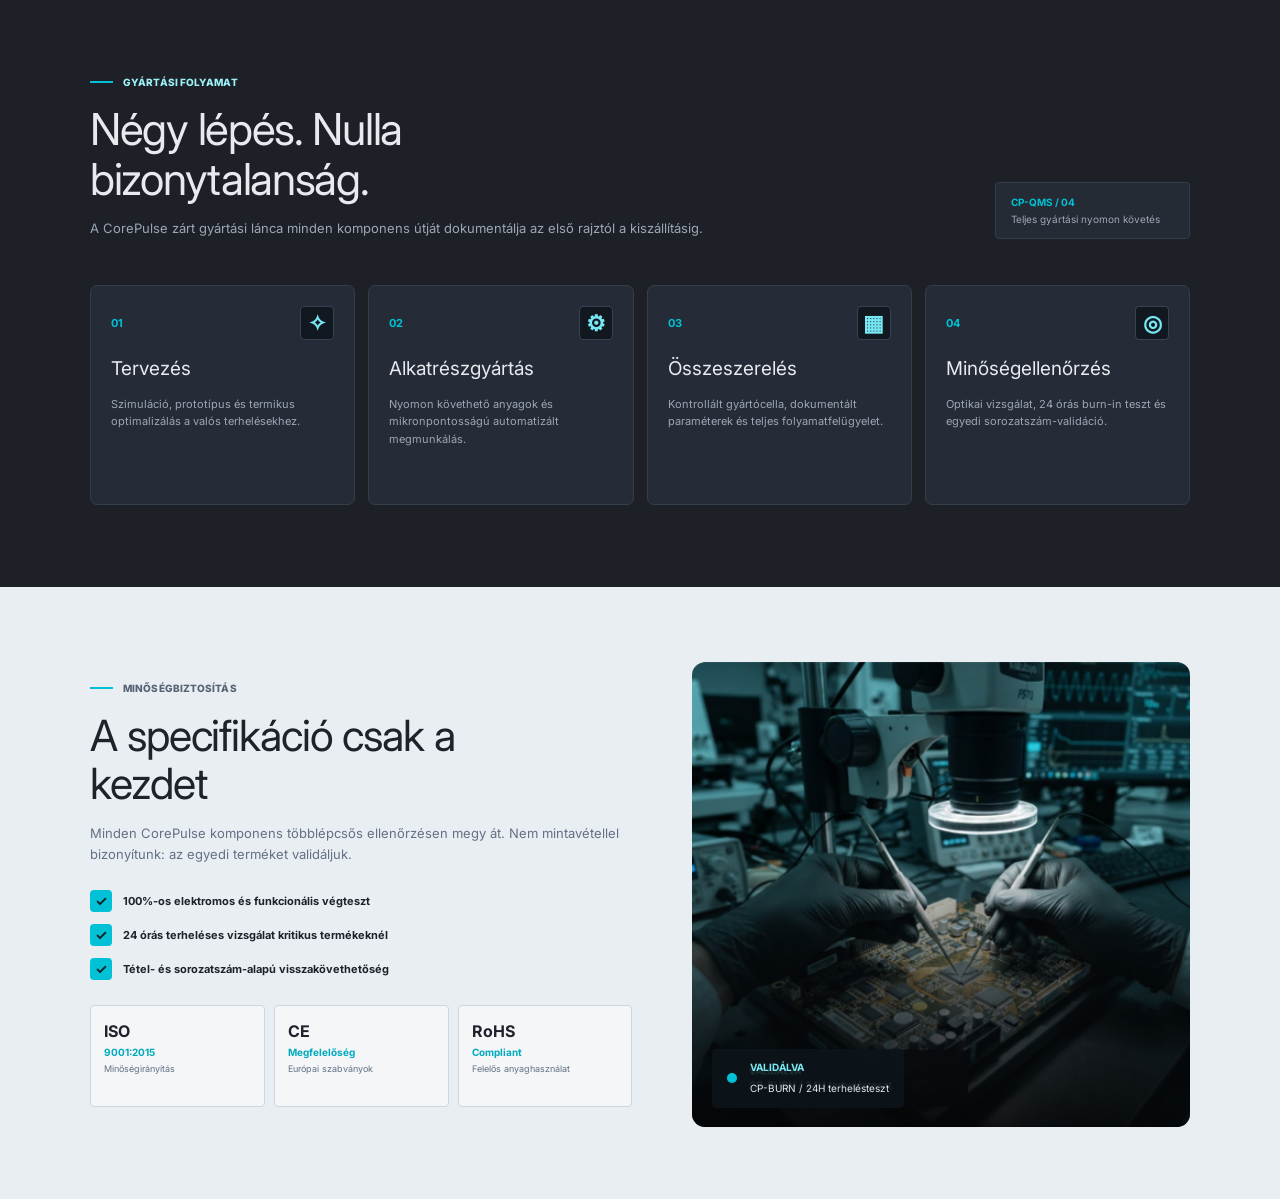
==== gyartasiFolyamat.html @ bcfa03d2 "feltoltes a kesz anyagrol🥰🥰🥰🥰🥰🥰" ====
<!DOCTYPE html>
<html lang="hu">
<head>
  <meta charset="UTF-8">
  <meta name="viewport" content="width=device-width, initial-scale=1.0">
  <title>Gyártási folyamat | CorePulse</title>
  <link rel="preconnect" href="https://fonts.googleapis.com">
  <link rel="preconnect" href="https://fonts.gstatic.com" crossorigin>
  <link href="https://fonts.googleapis.com/css2?family=Inter:wght@400;500;600;700;800&display=swap" rel="stylesheet">
  <link rel="stylesheet" href="gyartasiFolyamat.css">
</head>
<body>
  <main>
    <section class="process-section">
      <div class="container">
        <div class="process-header">
          <div>
            <div class="eyebrow">GYÁRTÁSI FOLYAMAT</div>
            <h1>Négy lépés. Nulla<br>bizonytalanság.</h1>
            <p>A CorePulse zárt gyártási lánca minden komponens útját dokumentálja az első rajztól a kiszállításig.</p>
          </div>
          <div class="tracking"><strong>CP-QMS / 04</strong><span>Teljes gyártási nyomon követés</span></div>
        </div>
        <div class="steps">
          <article class="step"><div class="step-top"><span>01</span><span class="step-icon">✧</span></div><h2>Tervezés</h2><p>Szimuláció, prototípus és termikus optimalizálás a valós terhelésekhez.</p></article>
          <article class="step"><div class="step-top"><span>02</span><span class="step-icon">⚙</span></div><h2>Alkatrészgyártás</h2><p>Nyomon követhető anyagok és mikronpontosságú automatizált megmunkálás.</p></article>
          <article class="step"><div class="step-top"><span>03</span><span class="step-icon">▦</span></div><h2>Összeszerelés</h2><p>Kontrollált gyártócella, dokumentált paraméterek és teljes folyamatfelügyelet.</p></article>
          <article class="step"><div class="step-top"><span>04</span><span class="step-icon">◎</span></div><h2>Minőségellenőrzés</h2><p>Optikai vizsgálat, 24 órás burn-in teszt és egyedi sorozatszám-validáció.</p></article>
        </div>
      </div>
    </section>
    <section class="quality-section">
      <div class="container quality-grid">
        <div class="quality-copy">
          <div class="eyebrow">MINŐSÉGBIZTOSÍTÁS</div>
          <h2>A specifikáció csak a<br>kezdet</h2>
          <p class="quality-intro">Minden CorePulse komponens többlépcsős ellenőrzésen megy át. Nem mintavétellel bizonyítunk: az egyedi terméket validáljuk.</p>
          <ul class="checks">
            <li><span class="check-icon">✓</span>100%-os elektromos és funkcionális végteszt</li>
            <li><span class="check-icon">✓</span>24 órás terheléses vizsgálat kritikus termékeknél</li>
            <li><span class="check-icon">✓</span>Tétel- és sorozatszám-alapú visszakövethetőség</li>
          </ul>
          <div class="certificates">
            <div class="certificate"><strong>ISO</strong><b>9001:2015</b><span>Minőségirányítás</span></div>
            <div class="certificate"><strong>CE</strong><b>Megfelelőség</b><span>Európai szabványok</span></div>
            <div class="certificate"><strong>RoHS</strong><b>Compliant</b><span>Felelős anyaghasználat</span></div>
          </div>
        </div>
        <div class="quality-visual"><img src="minosegellenorzes.png" alt="Elektronikai áramkör ellenőrzése laboratóriumi mikroszkóppal"><div class="image-label"><span class="status-dot"></span><div><strong>VALIDÁLVA</strong><span>CP-BURN / 24H terhelésteszt</span></div></div></div>
      </div>
    </section>
  </main>
</body>
</html>
---- gyartasiFolyamat.css ----
:root{--dark:#1d2127;--card:#252c37;--cyan:#00c1d5;--muted:#9ca6b5;--light:#e9eef3;--ink:#1d222b}*{box-sizing:border-box}html,body{margin:0}body{font-family:Inter,Arial,sans-serif;color:var(--ink)}.container{width:min(100% - 104px,1100px);margin:auto}.process-section{background:var(--dark);color:#e8eaf0;padding:76px 0 82px}.eyebrow{display:flex;align-items:center;gap:10px;font-size:10px;font-weight:800;letter-spacing:.01em}.eyebrow:before{content:"";width:23px;height:2px;background:var(--cyan);display:inline-block}.process-section .eyebrow{color:#9df2f9}.process-header{display:flex;justify-content:space-between;align-items:flex-end;gap:32px}.process-header h1{font-size:clamp(34px,3.8vw,44px);line-height:1.13;font-weight:400;letter-spacing:-1.3px;margin:17px 0 14px}.process-header p{font-size:13px;color:var(--muted);line-height:1.65;margin:0}.tracking{flex-shrink:0;background:#252b35;border:1px solid #343c49;border-radius:4px;padding:13px 15px;min-width:195px;margin-bottom:1px}.tracking strong{display:block;color:var(--cyan);font-size:10px;margin-bottom:5px}.tracking span{display:block;color:#9da7b7;font-size:10px}.steps{display:grid;grid-template-columns:repeat(4,minmax(0,1fr));gap:13px;margin-top:45px}.step{background:var(--card);border:1px solid #343d4a;border-radius:7px;min-height:220px;padding:20px}.step-top{display:flex;justify-content:space-between;align-items:center;color:var(--cyan);font-weight:700;font-size:11px}.step-icon{display:grid;place-items:center;background:#121820;border:1px solid #374252;border-radius:4px;width:34px;height:34px;color:#75e8f4;font-size:22px}.step h2{font-size:19px;font-weight:400;margin:17px 0 16px}.step p{font-size:11px;line-height:1.6;color:var(--muted);margin:0}.quality-section{background:var(--light);padding:75px 0 72px}.quality-grid{display:grid;grid-template-columns:1.09fr 1fr;gap:60px;align-items:center}.quality-copy .eyebrow{color:#566173}.quality-copy h2{font-size:clamp(34px,3.5vw,43px);line-height:1.13;letter-spacing:-1.1px;font-weight:400;margin:17px 0 15px}.quality-intro{font-size:13px;line-height:1.65;color:#647085;margin:0 0 24px}.checks{list-style:none;padding:0;margin:0 0 25px;display:grid;gap:12px}.checks li{font-size:11px;font-weight:700;display:flex;align-items:center;gap:11px}.check-icon{display:grid;place-items:center;width:22px;height:22px;flex-shrink:0;background:var(--cyan);color:#14232a;border-radius:4px;font-size:14px}.certificates{display:grid;grid-template-columns:repeat(3,minmax(0,1fr));gap:9px}.certificate{border:1px solid #cdd6df;border-radius:4px;background:#f4f6f8;min-height:102px;padding:15px 13px}.certificate strong,.certificate b,.certificate span{display:block}.certificate strong{font-size:16px;margin-bottom:5px}.certificate b{font-size:10px;color:#00aabe;margin-bottom:5px}.certificate span{font-size:9px;color:#647085}.quality-visual{position:relative;border-radius:13px;overflow:hidden;height:465px;background:#0b2830}.quality-visual img{display:block;width:100%;height:100%;object-fit:cover}.quality-visual:after{content:"";position:absolute;inset:50% 0 0;background:linear-gradient(transparent,rgba(0,0,0,.7));pointer-events:none}.image-label{position:absolute;z-index:1;bottom:19px;left:20px;display:flex;align-items:center;gap:13px;background:rgba(13,24,31,.7);padding:12px 15px;border-radius:4px;color:#fff}.status-dot{height:10px;width:10px;border-radius:50%;background:var(--cyan)}.image-label strong{display:block;color:#7beaf4;font-size:10px;margin-bottom:3px}.image-label div span{font-size:10px;color:#e3e7ea}@media(max-width:850px){.container{width:min(100% - 48px,1100px)}.steps{grid-template-columns:repeat(2,1fr)}.quality-grid{grid-template-columns:1fr;gap:35px}.quality-visual{height:400px}.process-header{align-items:flex-start;flex-direction:column}.tracking{margin-top:5px}}@media(max-width:520px){.container{width:calc(100% - 36px)}.process-section{padding:55px 0 60px}.steps{grid-template-columns:1fr;margin-top:32px}.step{min-height:165px}.quality-section{padding:55px 0}.quality-copy h2{font-size:34px}.quality-copy h2 br{display:none}.certificates{gap:6px}.certificate{padding:11px 8px;min-height:95px}.certificate strong{font-size:14px}.certificate b{font-size:9px}.certificate span{font-size:8px}.quality-visual{height:330px}}
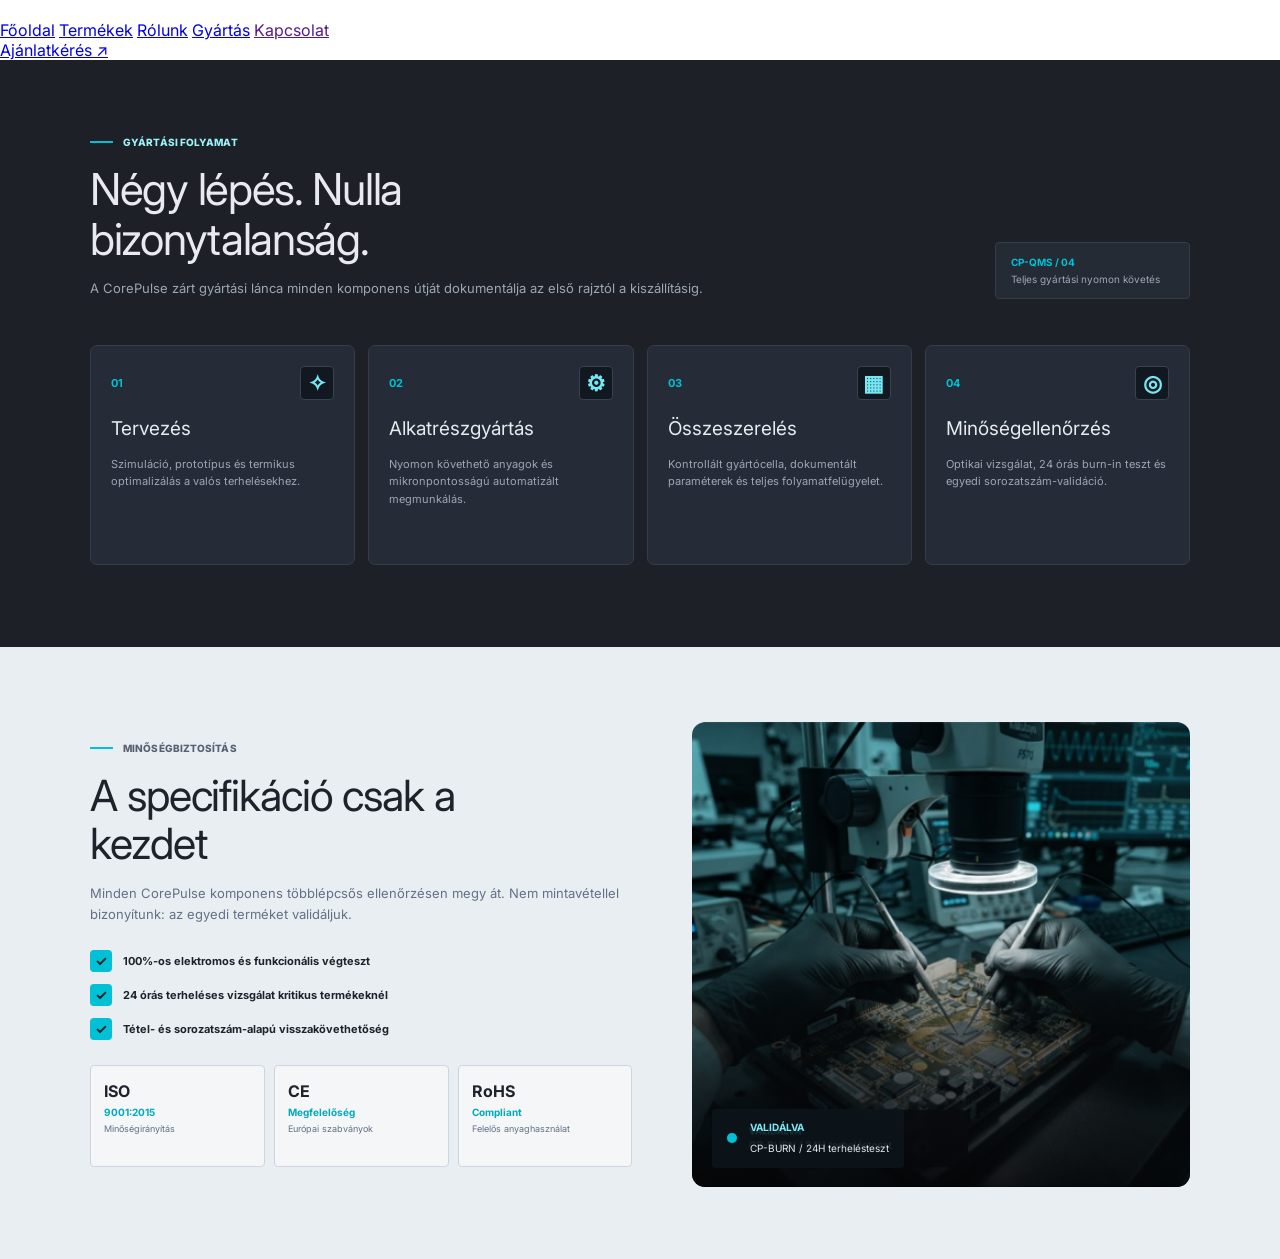
==== commit 70a55480: "Update gyartasiFolyamat.html navbar❤❤❤❤" ====
--- a/gyartasiFolyamat.html
+++ b/gyartasiFolyamat.html
@@ -10,6 +10,20 @@
   <link rel="stylesheet" href="gyartasiFolyamat.css">
 </head>
 <body>
+  <header>
+  <a href="index.html" class="logo" style="text-decoration:none;color:#fff;">
+    <div class="logo-icon"></div>
+    <div>CorePulse<span>ENGINEERED PERFORMANCE</span></div>
+  </a>
+  <nav class="main-nav">
+    <a href="index.html">Főoldal</a>
+    <a href="termekek.html">Termékek</a>
+    <a href="rolunk.html" class="active">Rólunk</a>
+    <a href="gyartasiFolyamat.html">Gyártás</a>
+    <a href="">Kapcsolat</a>
+  </nav>
+  <a class="cta-button" href="ajanlatkeres.html">Ajánlatkérés <span aria-hidden="true">↗</span></a>
+  </header>
   <main>
     <section class="process-section">
       <div class="container">
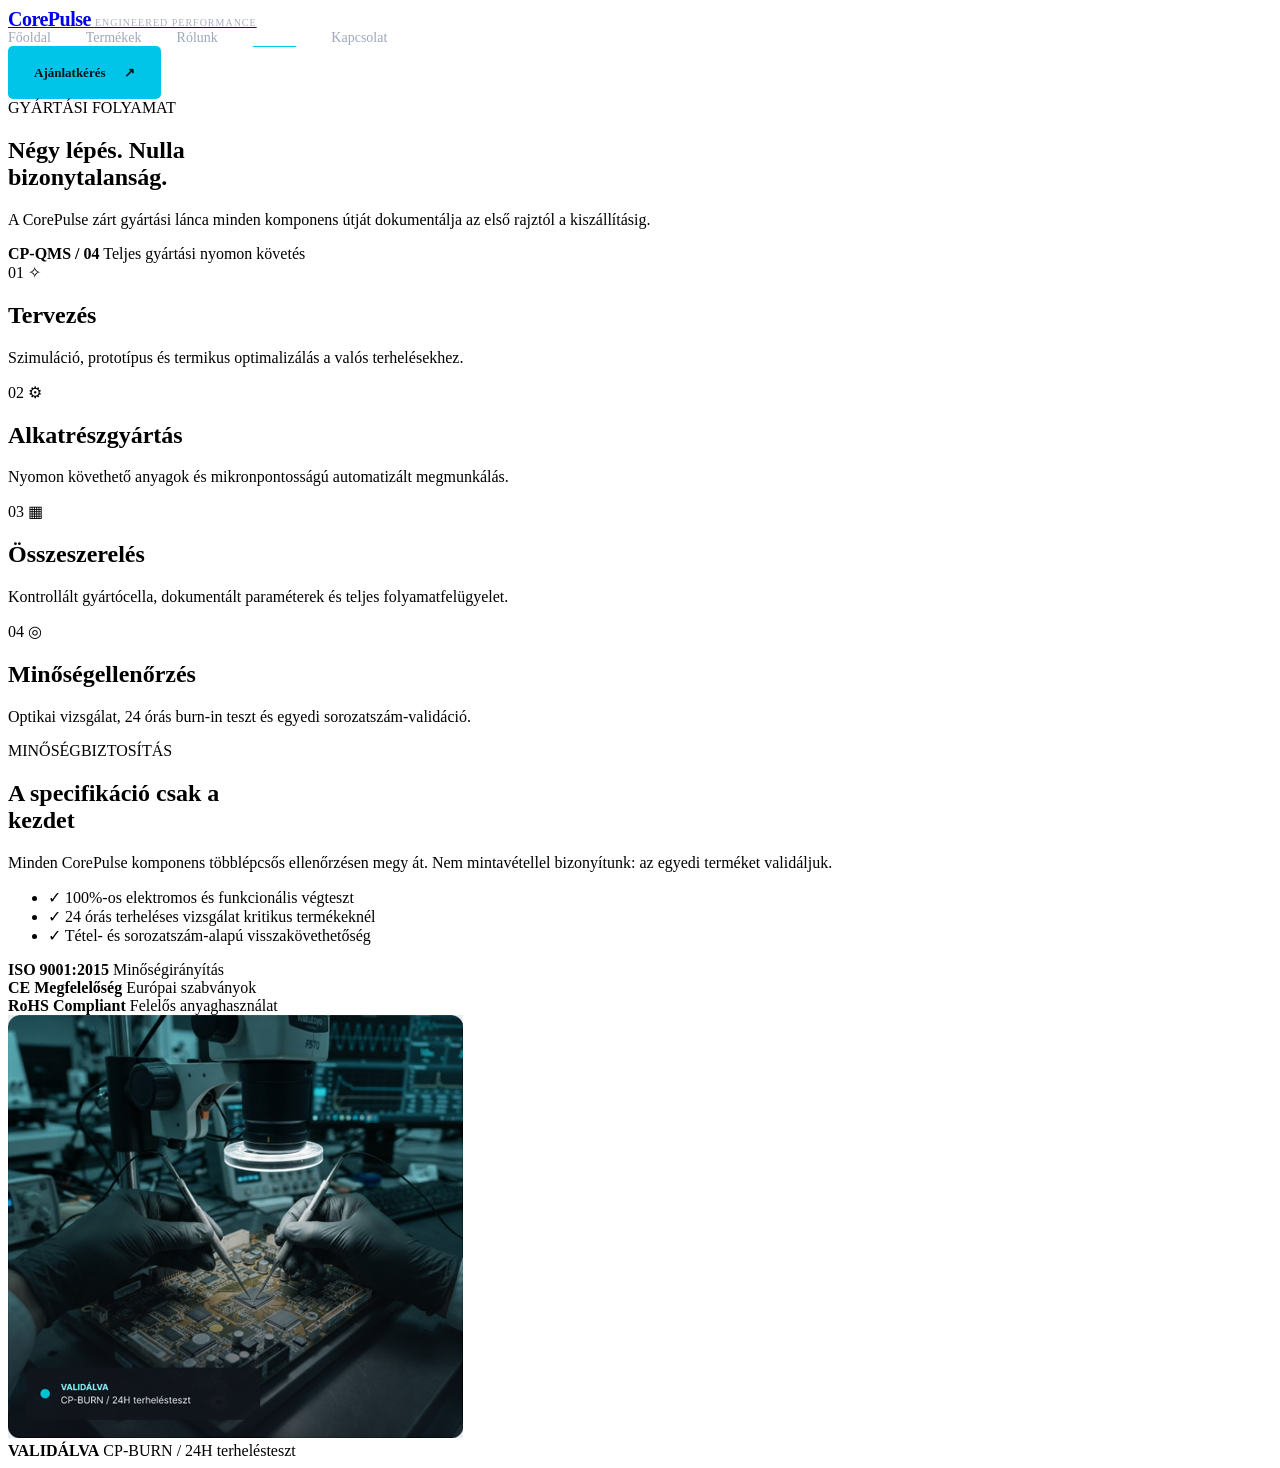
==== commit 1a9e6f80: "Update gyartasiFolyamat.html" ====
--- a/gyartasiFolyamat.html
+++ b/gyartasiFolyamat.html
@@ -1,68 +1,217 @@
+
 <!DOCTYPE html>
 <html lang="hu">
 <head>
   <meta charset="UTF-8">
   <meta name="viewport" content="width=device-width, initial-scale=1.0">
+
   <title>Gyártási folyamat | CorePulse</title>
+
   <link rel="preconnect" href="https://fonts.googleapis.com">
   <link rel="preconnect" href="https://fonts.gstatic.com" crossorigin>
   <link href="https://fonts.googleapis.com/css2?family=Inter:wght@400;500;600;700;800&display=swap" rel="stylesheet">
+
   <link rel="stylesheet" href="gyartasiFolyamat.css">
 </head>
+
 <body>
-  <header>
-  <a href="index.html" class="logo" style="text-decoration:none;color:#fff;">
-    <div class="logo-icon"></div>
-    <div>CorePulse<span>ENGINEERED PERFORMANCE</span></div>
-  </a>
-  <nav class="main-nav">
-    <a href="index.html">Főoldal</a>
-    <a href="termekek.html">Termékek</a>
-    <a href="rolunk.html" class="active">Rólunk</a>
-    <a href="gyartasiFolyamat.html">Gyártás</a>
-    <a href="">Kapcsolat</a>
-  </nav>
-  <a class="cta-button" href="ajanlatkeres.html">Ajánlatkérés <span aria-hidden="true">↗</span></a>
+
+  <header class="site-header">
+    <div class="nav-inner">
+
+      <a class="brand" href="index.html" aria-label="CorePulse főoldal">
+        <span class="brand-mark" aria-hidden="true"></span>
+
+        <span class="brand-copy">
+          <strong>CorePulse</strong>
+          <small>ENGINEERED PERFORMANCE</small>
+        </span>
+      </a>
+
+      <nav class="site-nav" aria-label="Fő navigáció">
+        <a href="index.html">Főoldal</a>
+        <a href="termekek.html">Termékek</a>
+        <a href="rolunk.html">Rólunk</a>
+        <a class="active" href="gyartasiFolyamat.html" aria-current="page">Gyártás</a>
+        <a href="kapcsolat.html">Kapcsolat</a>
+      </nav>
+
+      <a class="quote-button" href="kapcsolat.html">
+        Ajánlatkérés
+        <span aria-hidden="true">↗</span>
+      </a>
+
+    </div>
   </header>
+
   <main>
+
     <section class="process-section">
       <div class="container">
+
         <div class="process-header">
           <div>
             <div class="eyebrow">GYÁRTÁSI FOLYAMAT</div>
-            <h1>Négy lépés. Nulla<br>bizonytalanság.</h1>
-            <p>A CorePulse zárt gyártási lánca minden komponens útját dokumentálja az első rajztól a kiszállításig.</p>
-          </div>
-          <div class="tracking"><strong>CP-QMS / 04</strong><span>Teljes gyártási nyomon követés</span></div>
-        </div>
+
+            <h1>
+              Négy lépés. Nulla<br>
+              bizonytalanság.
+            </h1>
+
+            <p>
+              A CorePulse zárt gyártási lánca minden komponens útját
+              dokumentálja az első rajztól a kiszállításig.
+            </p>
+          </div>
+
+          <div class="tracking">
+            <strong>CP-QMS / 04</strong>
+            <span>Teljes gyártási nyomon követés</span>
+          </div>
+        </div>
+
         <div class="steps">
-          <article class="step"><div class="step-top"><span>01</span><span class="step-icon">✧</span></div><h2>Tervezés</h2><p>Szimuláció, prototípus és termikus optimalizálás a valós terhelésekhez.</p></article>
-          <article class="step"><div class="step-top"><span>02</span><span class="step-icon">⚙</span></div><h2>Alkatrészgyártás</h2><p>Nyomon követhető anyagok és mikronpontosságú automatizált megmunkálás.</p></article>
-          <article class="step"><div class="step-top"><span>03</span><span class="step-icon">▦</span></div><h2>Összeszerelés</h2><p>Kontrollált gyártócella, dokumentált paraméterek és teljes folyamatfelügyelet.</p></article>
-          <article class="step"><div class="step-top"><span>04</span><span class="step-icon">◎</span></div><h2>Minőségellenőrzés</h2><p>Optikai vizsgálat, 24 órás burn-in teszt és egyedi sorozatszám-validáció.</p></article>
+
+          <article class="step">
+            <div class="step-top">
+              <span>01</span>
+              <span class="step-icon">✧</span>
+            </div>
+
+            <h2>Tervezés</h2>
+
+            <p>
+              Szimuláció, prototípus és termikus optimalizálás
+              a valós terhelésekhez.
+            </p>
+          </article>
+
+          <article class="step">
+            <div class="step-top">
+              <span>02</span>
+              <span class="step-icon">⚙</span>
+            </div>
+
+            <h2>Alkatrészgyártás</h2>
+
+            <p>
+              Nyomon követhető anyagok és mikronpontosságú
+              automatizált megmunkálás.
+            </p>
+          </article>
+
+          <article class="step">
+            <div class="step-top">
+              <span>03</span>
+              <span class="step-icon">▦</span>
+            </div>
+
+            <h2>Összeszerelés</h2>
+
+            <p>
+              Kontrollált gyártócella, dokumentált paraméterek
+              és teljes folyamatfelügyelet.
+            </p>
+          </article>
+
+          <article class="step">
+            <div class="step-top">
+              <span>04</span>
+              <span class="step-icon">◎</span>
+            </div>
+
+            <h2>Minőségellenőrzés</h2>
+
+            <p>
+              Optikai vizsgálat, 24 órás burn-in teszt
+              és egyedi sorozatszám-validáció.
+            </p>
+          </article>
+
         </div>
       </div>
     </section>
+
     <section class="quality-section">
       <div class="container quality-grid">
+
         <div class="quality-copy">
+
           <div class="eyebrow">MINŐSÉGBIZTOSÍTÁS</div>
-          <h2>A specifikáció csak a<br>kezdet</h2>
-          <p class="quality-intro">Minden CorePulse komponens többlépcsős ellenőrzésen megy át. Nem mintavétellel bizonyítunk: az egyedi terméket validáljuk.</p>
+
+          <h2>
+            A specifikáció csak a<br>
+            kezdet
+          </h2>
+
+          <p class="quality-intro">
+            Minden CorePulse komponens többlépcsős ellenőrzésen
+            megy át. Nem mintavétellel bizonyítunk:
+            az egyedi terméket validáljuk.
+          </p>
+
           <ul class="checks">
-            <li><span class="check-icon">✓</span>100%-os elektromos és funkcionális végteszt</li>
-            <li><span class="check-icon">✓</span>24 órás terheléses vizsgálat kritikus termékeknél</li>
-            <li><span class="check-icon">✓</span>Tétel- és sorozatszám-alapú visszakövethetőség</li>
+            <li>
+              <span class="check-icon">✓</span>
+              100%-os elektromos és funkcionális végteszt
+            </li>
+
+            <li>
+              <span class="check-icon">✓</span>
+              24 órás terheléses vizsgálat kritikus termékeknél
+            </li>
+
+            <li>
+              <span class="check-icon">✓</span>
+              Tétel- és sorozatszám-alapú visszakövethetőség
+            </li>
           </ul>
+
           <div class="certificates">
-            <div class="certificate"><strong>ISO</strong><b>9001:2015</b><span>Minőségirányítás</span></div>
-            <div class="certificate"><strong>CE</strong><b>Megfelelőség</b><span>Európai szabványok</span></div>
-            <div class="certificate"><strong>RoHS</strong><b>Compliant</b><span>Felelős anyaghasználat</span></div>
-          </div>
-        </div>
-        <div class="quality-visual"><img src="minosegellenorzes.png" alt="Elektronikai áramkör ellenőrzése laboratóriumi mikroszkóppal"><div class="image-label"><span class="status-dot"></span><div><strong>VALIDÁLVA</strong><span>CP-BURN / 24H terhelésteszt</span></div></div></div>
+
+            <div class="certificate">
+              <strong>ISO</strong>
+              <b>9001:2015</b>
+              <span>Minőségirányítás</span>
+            </div>
+
+            <div class="certificate">
+              <strong>CE</strong>
+              <b>Megfelelőség</b>
+              <span>Európai szabványok</span>
+            </div>
+
+            <div class="certificate">
+              <strong>RoHS</strong>
+              <b>Compliant</b>
+              <span>Felelős anyaghasználat</span>
+            </div>
+
+          </div>
+        </div>
+
+        <div class="quality-visual">
+
+          <img
+            src="minosegellenorzes.png"
+            alt="Elektronikai áramkör ellenőrzése laboratóriumi mikroszkóppal"
+          >
+
+          <div class="image-label">
+            <span class="status-dot"></span>
+
+            <div>
+              <strong>VALIDÁLVA</strong>
+              <span>CP-BURN / 24H terhelésteszt</span>
+            </div>
+          </div>
+
+        </div>
+
       </div>
     </section>
+
   </main>
+
 </body>
 </html>
--- a/gyartasiFolyamat.css
+++ b/gyartasiFolyamat.css
@@ -1 +1,122 @@
-:root{--dark:#1d2127;--card:#252c37;--cyan:#00c1d5;--muted:#9ca6b5;--light:#e9eef3;--ink:#1d222b}*{box-sizing:border-box}html,body{margin:0}body{font-family:Inter,Arial,sans-serif;color:var(--ink)}.container{width:min(100% - 104px,1100px);margin:auto}.process-section{background:var(--dark);color:#e8eaf0;padding:76px 0 82px}.eyebrow{display:flex;align-items:center;gap:10px;font-size:10px;font-weight:800;letter-spacing:.01em}.eyebrow:before{content:"";width:23px;height:2px;background:var(--cyan);display:inline-block}.process-section .eyebrow{color:#9df2f9}.process-header{display:flex;justify-content:space-between;align-items:flex-end;gap:32px}.process-header h1{font-size:clamp(34px,3.8vw,44px);line-height:1.13;font-weight:400;letter-spacing:-1.3px;margin:17px 0 14px}.process-header p{font-size:13px;color:var(--muted);line-height:1.65;margin:0}.tracking{flex-shrink:0;background:#252b35;border:1px solid #343c49;border-radius:4px;padding:13px 15px;min-width:195px;margin-bottom:1px}.tracking strong{display:block;color:var(--cyan);font-size:10px;margin-bottom:5px}.tracking span{display:block;color:#9da7b7;font-size:10px}.steps{display:grid;grid-template-columns:repeat(4,minmax(0,1fr));gap:13px;margin-top:45px}.step{background:var(--card);border:1px solid #343d4a;border-radius:7px;min-height:220px;padding:20px}.step-top{display:flex;justify-content:space-between;align-items:center;color:var(--cyan);font-weight:700;font-size:11px}.step-icon{display:grid;place-items:center;background:#121820;border:1px solid #374252;border-radius:4px;width:34px;height:34px;color:#75e8f4;font-size:22px}.step h2{font-size:19px;font-weight:400;margin:17px 0 16px}.step p{font-size:11px;line-height:1.6;color:var(--muted);margin:0}.quality-section{background:var(--light);padding:75px 0 72px}.quality-grid{display:grid;grid-template-columns:1.09fr 1fr;gap:60px;align-items:center}.quality-copy .eyebrow{color:#566173}.quality-copy h2{font-size:clamp(34px,3.5vw,43px);line-height:1.13;letter-spacing:-1.1px;font-weight:400;margin:17px 0 15px}.quality-intro{font-size:13px;line-height:1.65;color:#647085;margin:0 0 24px}.checks{list-style:none;padding:0;margin:0 0 25px;display:grid;gap:12px}.checks li{font-size:11px;font-weight:700;display:flex;align-items:center;gap:11px}.check-icon{display:grid;place-items:center;width:22px;height:22px;flex-shrink:0;background:var(--cyan);color:#14232a;border-radius:4px;font-size:14px}.certificates{display:grid;grid-template-columns:repeat(3,minmax(0,1fr));gap:9px}.certificate{border:1px solid #cdd6df;border-radius:4px;background:#f4f6f8;min-height:102px;padding:15px 13px}.certificate strong,.certificate b,.certificate span{display:block}.certificate strong{font-size:16px;margin-bottom:5px}.certificate b{font-size:10px;color:#00aabe;margin-bottom:5px}.certificate span{font-size:9px;color:#647085}.quality-visual{position:relative;border-radius:13px;overflow:hidden;height:465px;background:#0b2830}.quality-visual img{display:block;width:100%;height:100%;object-fit:cover}.quality-visual:after{content:"";position:absolute;inset:50% 0 0;background:linear-gradient(transparent,rgba(0,0,0,.7));pointer-events:none}.image-label{position:absolute;z-index:1;bottom:19px;left:20px;display:flex;align-items:center;gap:13px;background:rgba(13,24,31,.7);padding:12px 15px;border-radius:4px;color:#fff}.status-dot{height:10px;width:10px;border-radius:50%;background:var(--cyan)}.image-label strong{display:block;color:#7beaf4;font-size:10px;margin-bottom:3px}.image-label div span{font-size:10px;color:#e3e7ea}@media(max-width:850px){.container{width:min(100% - 48px,1100px)}.steps{grid-template-columns:repeat(2,1fr)}.quality-grid{grid-template-columns:1fr;gap:35px}.quality-visual{height:400px}.process-header{align-items:flex-start;flex-direction:column}.tracking{margin-top:5px}}@media(max-width:520px){.container{width:calc(100% - 36px)}.process-section{padding:55px 0 60px}.steps{grid-template-columns:1fr;margin-top:32px}.step{min-height:165px}.quality-section{padding:55px 0}.quality-copy h2{font-size:34px}.quality-copy h2 br{display:none}.certificates{gap:6px}.certificate{padding:11px 8px;min-height:95px}.certificate strong{font-size:14px}.certificate b{font-size:9px}.certificate span{font-size:8px}.quality-visual{height:330px}}
+    clip-path: polygon(50% 0, 100% 25%, 100% 75%, 50% 100%, 0 75%, 0 25%);
+    flex: none;
+}
+
+.brand-copy {
+    display: flex;
+    flex-direction: column;
+    gap: 2px;
+}
+
+.brand-copy strong {
+    font-size: 20px;
+    line-height: 1.1;
+    font-weight: 800;
+    letter-spacing: -0.5px;
+}
+
+.brand-copy small {
+    font-size: 10px;
+    color: #a6b1c2;
+    letter-spacing: 1px;
+    white-space: nowrap;
+}
+
+.site-nav {
+    display: flex;
+    align-items: center;
+    gap: 35px;
+}
+
+.site-nav a {
+    color: #9da8ba;
+    font-size: 14px;
+    text-decoration: none;
+    transition: color 0.2s ease;
+    white-space: nowrap;
+}
+
+.site-nav a:hover,
+.site-nav a.active {
+    color: #ffffff;
+}
+
+.site-nav a.active {
+    text-decoration: underline;
+    text-decoration-color: #00c8ed;
+    text-underline-offset: 4px;
+}
+
+.quote-button {
+    justify-self: end;
+    display: inline-flex;
+    justify-content: center;
+    align-items: center;
+    gap: 18px;
+    min-height: 53px;
+    padding: 0 26px;
+    border-radius: 5px;
+    background: #00c5e9;
+    color: #06121b;
+    font-size: 13px;
+    font-weight: 800;
+    text-decoration: none;
+    white-space: nowrap;
+    transition: background 0.2s ease;
+}
+
+.quote-button:hover {
+    background: #50dfff;
+}
+
+@media (max-width: 1050px) {
+    .nav-inner {
+        width: calc(100% - 48px);
+        grid-template-columns: auto 1fr;
+        padding: 18px 0;
+        gap: 20px;
+    }
+
+    .site-nav {
+        grid-column: 1 / -1;
+        grid-row: 2;
+        justify-content: center;
+        flex-wrap: wrap;
+        gap: 15px 26px;
+    }
+
+    .quote-button {
+        grid-column: 2;
+        grid-row: 1;
+    }
+}
+
+@media (max-width: 520px) {
+    .nav-inner {
+        width: calc(100% - 32px);
+        gap: 15px;
+    }
+
+    .brand-copy strong {
+        font-size: 17px;
+    }
+
+    .brand-copy small {
+        font-size: 8px;
+    }
+
+    .quote-button {
+        min-height: 42px;
+        padding: 0 12px;
+        font-size: 11px;
+        gap: 6px;
+    }
+
+    .site-nav {
+        gap: 12px 18px;
+    }
+
+    .site-nav a {
+        font-size: 12px;
+    }
+}
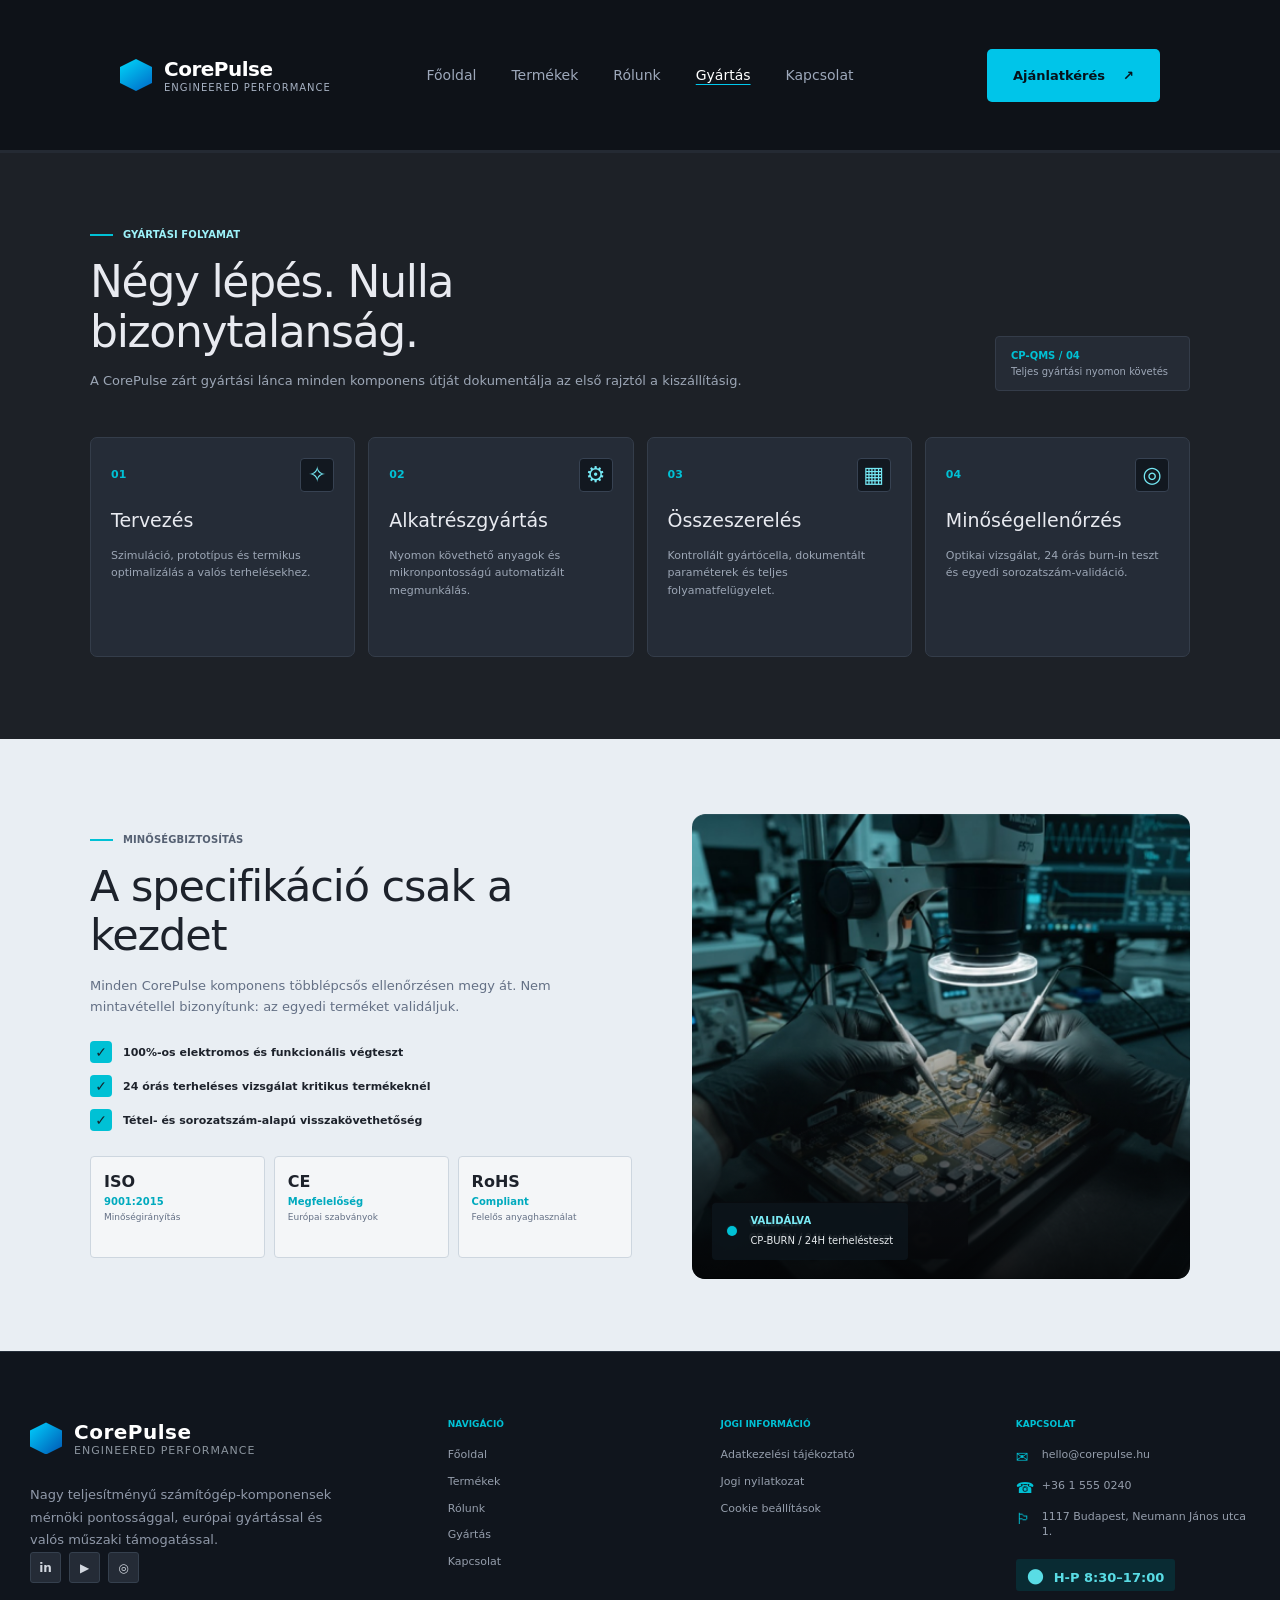
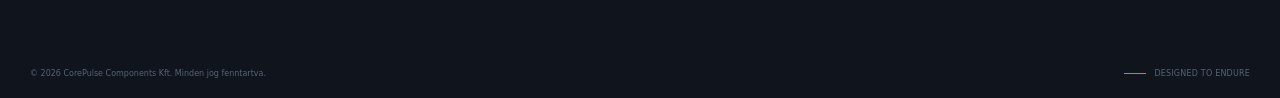
==== commit fc4531f0: "footerek, ajanlatkeres_teljes, animaciok" ====
--- a/gyartasiFolyamat.html
+++ b/gyartasiFolyamat.html
@@ -11,7 +11,9 @@
   <link rel="preconnect" href="https://fonts.gstatic.com" crossorigin>
   <link href="https://fonts.googleapis.com/css2?family=Inter:wght@400;500;600;700;800&display=swap" rel="stylesheet">
 
+  <link rel="stylesheet" href="style.css">
   <link rel="stylesheet" href="gyartasiFolyamat.css">
+<link rel="stylesheet" href="animations.css">
 </head>
 
 <body>
@@ -213,5 +215,87 @@
 
   </main>
 
+<footer class="site-footer">
+      <div class="container footer-main">
+
+        <div class="footer-brand">
+<a href="index.html" class="logo footer-logo">
+    <div class="logo-icon"></div>
+    <div>
+        CorePulse
+        <span>ENGINEERED PERFORMANCE</span>
+    </div>
+</a>
+
+          <p class="footer-description">
+            Nagy teljesítményű számítógép-komponensek
+            mérnöki pontossággal, európai gyártással és valós
+            műszaki támogatással.
+          </p>
+
+          <div class="footer-socials" aria-label="Közösségi média">
+            <a href="#" aria-label="LinkedIn" style="text-decoration: none;">in</a>
+            <a href="https://www.youtube.com/@KriszhAdvice" aria-label="YouTube" target="_blank" style="text-decoration: none;">▶</a>
+            <a href="https://www.instagram.com/kriszhadvice/" target="_blank" aria-label="Instagram" style="text-decoration: none;">◎</a>
+          </div>
+        </div>
+
+        <div class="footer-column">
+          <h3>NAVIGÁCIÓ</h3>
+          <nav aria-label="Lábléc navigáció">
+            <ul style="list-style: none;">
+              <li><a href="index.html">Főoldal</a></li>
+              <li><a href="termekek.html">Termékek</a></li>
+              <li><a href="rolunk.html">Rólunk</a></li>            
+              <li><a href="gyartasiFolyamat.html">Gyártás</a></li>
+              <li><a href="kapcsolat.html">Kapcsolat</a></li>
+            </ul>
+          </nav>
+        </div>
+
+        <div class="footer-column">
+          <h3>JOGI INFORMÁCIÓ</h3>
+          <ul style="text-decoration: none; list-style: none;">
+            <li><a href="#"style="text-decoration: none;">Adatkezelési tájékoztató</a></li>
+            <li><a href="#"style="text-decoration: none;">Jogi nyilatkozat</a></li>
+            <li><a href="#"style="text-decoration: none;">Cookie beállítások</a></li>
+          </ul>
+        </div>
+
+        <div class="footer-column footer-contact">
+          <h3>KAPCSOLAT</h3>
+
+          <ul>
+            <li>
+              <span class="footer-contact-icon" aria-hidden="true" id="footericon">✉</span>
+              <a href="mailto:hello@corepulse.hu" style="text-decoration: none;">hello@corepulse.hu</a>
+            </li>
+            <li>
+              <span class="footer-contact-icon" aria-hidden="true" id="footericon">☎</span>
+              <a href="tel:+3615550240" style="text-decoration: none;"> +36 1 555 0240</a>
+            </li>
+            <li>
+              <span class="footer-contact-icon" aria-hidden="true" id="footericon">🏳</span>
+              <span>1117 Budapest, Neumann János utca 1.</span>
+            </li>
+          </ul>
+<br>
+          <p class="footer-hours">
+            <span aria-hidden="true" style="font-size: 20px;">●</span>
+            H-P 8:30–17:00
+          </p>
+        </div>
+      </div>
+
+      <div class="container footer-bottom">
+        <p>© 2026 CorePulse Components Kft. Minden jog fenntartva.</p>
+
+        <p class="footer-signature">
+          <span></span>
+          DESIGNED TO ENDURE
+        </p>
+      </div>
+    </footer>
+<script src="animations.js"></script>
 </body>
 </html>
--- a/style.css
+++ b/style.css
@@ -0,0 +1,715 @@
+:root{
+  --dark:#1B1F27;
+  --dark-2:#10151d;
+  --cyan:#00C2D1;
+  --steel:#4A5568;
+  --white:#F4F6F8;
+  --muted:#a8b0bd;
+  --line:#35404f;
+  --max:1296px;
+}
+
+
+* {
+  margin: 0;
+  padding: 0;
+  box-sizing: border-box;
+  font-family: system-ui, -apple-system, BlinkMacSystemFont, 'Segoe UI', Roboto, sans-serif;
+}
+
+body {
+  background-color: #1B1F27;
+  color: #ffffff;
+  overflow-x: hidden;
+  
+}
+
+header {
+  display: flex;
+  justify-content: space-between;
+  align-items: center;
+  padding: 25px 60px;
+  background-color: #0d1117;
+}
+
+.logo {
+  display: flex;
+  align-items: center;
+  gap: 12px;
+  font-weight: bold;
+  font-size: 20px;
+  letter-spacing: 0.5px;
+}
+
+.logo-icon {
+  width: 32px;
+  height: 32px;
+  background: linear-gradient(135deg, #00d2ff 0%, #0056b3 100%);
+  clip-path: polygon(50% 0%, 100% 25%, 100% 75%, 50% 100%, 0% 75%, 0% 25%);
+}
+
+.logo span {
+  font-size: 11px;
+  color: #8b949e;
+  display: block;
+  font-weight: normal;
+  letter-spacing: 1px;
+}
+
+nav {
+  display: flex;
+  gap: 35px;
+  font-size: 15px;
+}
+
+nav a {
+  color: #8b949e;
+  text-decoration: none;
+  transition: color 0.2s;
+}
+
+nav a.active, nav a:hover {
+  color: #ffffff;
+}
+
+.cta-button {
+  min-width: 160px;
+  min-height: 52px;
+  padding: 0 22px;
+  border-radius: 4px;
+  display: flex;
+  align-items: center;
+  justify-content: center;
+  gap: 16px;
+  background: var(--cyan);
+  color: #081217;
+  font-size: 14px;
+  font-weight: 700;
+  transition: background 0.3s ease, box-shadow 0.3s ease;
+  text-decoration: none;
+  
+}
+
+.cta-button:hover {
+  background: #18d1dc; 
+  
+  box-shadow: 0 0 15px #18d1dc, 0 0 30px rgba(24, 209, 220, 0.6);
+}
+
+.hero {
+  position: relative;
+  display: grid;
+  grid-template-columns: 1fr 1fr;
+  padding: 40px 60px 80px 60px;
+  align-items: center;
+  min-height: 600px;
+}
+
+.hero-content {
+  z-index: 2;
+  max-width: 600px;
+}
+
+.tag {
+  color: #00d2ff;
+  font-size: 12px;
+  font-weight: 600;
+  text-transform: uppercase;
+  letter-spacing: 1.5px;
+  margin-bottom: 20px;
+  display: flex;
+  align-items: center;
+  gap: 10px;
+}
+
+.tag::before {
+  content: "";
+  display: block;
+  width: 24px;
+  height: 2px;
+  background-color: #00d2ff;
+}
+
+h1 {
+  font-size: 56px;
+  line-height: 1.1;
+  font-weight: 700;
+  margin-bottom: 24px;
+}
+
+.hero-content p {
+  color: #8b949e;
+  font-size: 16px;
+  line-height: 1.6;
+  margin-bottom: 35px;
+}
+
+.hero-buttons {
+  display: flex;
+  gap: 16px;
+  margin-bottom: 35px;
+}
+
+.btn-primary {
+  background-color: #00d2ff;
+  color: #0d1117;
+  padding: 14px 28px;
+  border-radius: 4px;
+  text-decoration: none;
+  font-weight: 600;
+  font-size: 14px;
+  display: inline-flex;
+  align-items: center;
+  gap: 8px;
+}
+
+.btn-secondary {
+  background-color: transparent;
+  color: #ffffff;
+  border: 1px solid #30363d;
+  padding: 14px 28px;
+  border-radius: 4px;
+  text-decoration: none;
+  font-weight: 600;
+  font-size: 14px;
+}
+
+.hero-badges {
+  display: flex;
+  gap: 12px;
+}
+
+.hero-badges{
+  margin-top:30px;
+  display:flex;
+  flex-wrap:wrap;
+  gap:8px;
+}
+
+.hero-badges li{
+  padding:7px 10px;
+  border:1px solid rgba(0,194,209,.45);
+  border-radius:4px;
+  color:#6ee5ed;
+  background:rgba(0,194,209,.04);
+  font-size:10px;
+  font-weight:700;
+}
+
+.hero-image-container {
+  position: relative;
+  justify-self: end;
+  width: 100%;
+  max-width: 700px;
+}
+
+.hero-image {
+  width: 100%;
+  border-radius: 8px;
+  opacity: 0.85;
+}
+
+.stat-box {
+  position: absolute;
+  bottom: 30px;
+  right: 30px;
+  background-color: rgba(13, 17, 23, 0.9);
+  border: 1px solid #30363d;
+  padding: 20px;
+  border-radius: 6px;
+  backdrop-filter: blur(10px);
+  width: 260px;
+}
+
+.stat-box-header {
+  display: flex;
+  justify-content: space-between;
+  align-items: center;
+  font-size: 11px;
+  color: #8b949e;
+  margin-bottom: 8px;
+  letter-spacing: 0.5px;
+}
+
+.stat-box-value {
+  font-size: 24px;
+  font-weight: bold;
+  margin-bottom: 12px;
+}
+
+.progress-bars {
+  display: flex;
+  gap: 3px;
+}
+
+.bar {
+  flex: 1;
+  height: 6px;
+  background-color: #21262d;
+  border-radius: 1px;
+}
+
+.bar.active {
+  background-color: #00d2ff;
+}
+
+.stats-footer {
+  display: grid;
+  grid-template-columns: repeat(4, 1fr);
+  border-top: 1px solid #21262d;
+  padding: 50px 60px;
+  background-color: #ffffff;
+  color: #0d1117;
+}
+
+.stat-item {
+  padding: 0 20px;
+  border-right: 1px solid #e1e4e8;
+}
+
+.stat-item:last-child {
+    border-right: none;
+}
+
+.stat-number {
+  font-size: 48px;
+  font-weight: 700;
+  margin-bottom: 8px;
+  display: flex;
+  align-items: baseline;
+  gap: 4px;
+}
+
+.stat-number span {
+  font-size: 18px;
+  color: #00bcd4;
+}
+
+.stat-label {
+  font-size: 14px;
+  color: #57606a;
+}
+.stability-chart{
+  height:26px;
+  margin-top:10px;
+  background:
+    linear-gradient(to top,#566173 0 34%,transparent 34%) 0 100%/14px 100% no-repeat,
+    linear-gradient(to top,#566173 0 37%,transparent 46%) 20px 100%/14px 100% no-repeat,
+    linear-gradient(to top,#566173 0 49%,transparent 41%) 40px 100%/14px 100% no-repeat,
+    linear-gradient(to top,#657084 0 58%,transparent 58%) 60px 100%/14px 100% no-repeat,
+    linear-gradient(to top,#657084 0 64%,transparent 64%) 80px 100%/14px 100% no-repeat,
+    linear-gradient(to top,#657084 0 70%,transparent 70%) 100px 100%/14px 100% no-repeat,
+    linear-gradient(to top,#657084 0 76%,transparent 76%) 120px 100%/14px 100% no-repeat,
+    linear-gradient(to top,#657084 0 82%,transparent 82%) 140px 100%/14px 100% no-repeat,
+    linear-gradient(to top,#00C2D1 0 86%,transparent 86%) 160px 100%/14px 100% no-repeat,
+    linear-gradient(to top,#00C2D1 0 92%,transparent 92%) 180px 100%/14px 100% no-repeat,
+    linear-gradient(to top,#00C2D1 0 99.98%,transparent 96%) 200px 100%/14px 100% no-repeat;
+}
+.hero-buttons a:first-child{
+  min-width:225px;
+  border-color:var(--cyan);
+  background:var(--cyan);
+  color:#081217;
+  transition: background 0.3s ease, box-shadow 0.3s ease; 
+}
+
+.hero-buttons a:first-child:hover{
+    background: #18d1dc; /* Added missing semicolon */
+  
+  /* The glow effect matching your hover color */
+  box-shadow: 0 0 15px #18d1dc, 0 0 30px rgba(24, 209, 220, 0.6);
+}
+.hero-buttons a:last-child:hover{background:#232a34}
+y
+
+ul{margin:0;padding:0;list-style:none}
+
+.active{
+  text-decoration: underline;
+  text-decoration-color: #00d2ff;
+  text-decoration-thickness: 2px;
+}
+  
+
+
+.site-footer{
+  background:var(--dark-2);
+  border-top:1px solid #2c3440;
+  color:#929baa;
+}
+
+.site-footer .container {
+    width: 100%;
+    max-width: 1296px;
+    margin: 0 auto;
+}
+
+
+.site-footer p{
+  margin:0;
+  font-size:13px;
+}
+.site-footer{
+  background:#10151d;
+  color:#98a1b0;
+  border-top:1px solid #242d39;
+}
+
+.site-footer .footer-main {
+    display: grid;
+    grid-template-columns: 1.55fr .9fr 1fr 1.05fr;
+    gap: 72px;
+    padding: 68px 30px 58px;
+    align-items: start;
+}
+
+.footer-brand{
+  max-width:330px;
+}
+
+.footer-logo{
+  display:inline-flex;
+  align-items:center;
+  gap:14px;
+  margin-bottom:27px;
+}
+
+.footer-logo-mark{
+  width:34px;
+  height:42px;
+  flex:0 0 auto;
+  background:var(--cyan);
+  clip-path:polygon(50% 0,100% 25%,100% 75%,50% 100%,0 75%,0 25%);
+}
+
+.footer-logo-text{
+  display:flex;
+  flex-direction:column;
+  line-height:1;
+}
+
+.footer-logo-text strong{
+  color:var(--white);
+  font-size:19px;
+  letter-spacing:-.3px;;
+}
+
+.footer-logo-text small{
+  margin-top:4px;
+  color:#a2aab7;
+  font-size:7px;
+  letter-spacing:.25px;
+}
+
+.footer-description{
+  margin:0 0 25px;
+  color:#8f98a8;
+  font-size:12px;
+  line-height:1.75;
+}
+
+.footer-socials{
+  display:flex;
+  gap:8px;
+}
+
+.footer-socials a{
+  width:31px;
+  height:31px;
+  display:grid;
+  place-items:center;
+  border:1px solid #35404e;
+  border-radius:3px;
+  background:#242b36;
+  color:#d3d8e0;
+  font-size:12px;
+  font-weight:700;
+  transition: background 0.3s ease, box-shadow 0.3s ease; 
+}
+
+.footer-socials a:hover{
+  background:var(--cyan);
+  border-color:var(--cyan);
+  color:#071116;
+  box-shadow: 0 0 15px #18d1dc, 0 0 30px rgba(24, 209, 220, 0.6);
+}
+
+.footer-column h3{
+  margin:0 0 19px;
+  color:var(--cyan);
+  font-size:9px;
+  line-height:1;
+  font-weight:700;
+}
+
+.footer-column ul{
+  display:flex;
+  flex-direction:column;
+  gap:12px;
+}
+
+.footer-column a,
+.footer-column li{
+  color:#959eac;
+  font-size:11px;
+  line-height:1.35;
+}
+
+.footer-column a{
+  transition:color .18s ease;
+}
+
+.footer-column a:hover{
+  color:var(--white);
+}
+
+.footer-contact ul{
+  gap:13px;
+}
+
+.footer-contact li{
+  display:grid;
+  grid-template-columns:17px 1fr;
+  gap:9px;
+  align-items:start;
+}
+
+.footer-contact-icon{
+  color:var(--cyan);
+  font-size:13px;
+  line-height:1.2;
+}
+
+.footer-hours{
+  width:max-content;
+  margin:19px 0 0;
+  padding:6px 11px;
+  border-radius:3px;
+  background:#092b33;
+  color:#59dce5;
+  font-size:8px;
+  line-height:1;
+  font-weight:700;
+}
+
+.footer-hours span{
+  margin-right:5px;
+  font-size:7px;
+}
+
+.site-footer .footer-bottom {
+    display: flex;
+    align-items: center;
+    justify-content: space-between;
+    padding: 20px 30px;
+}
+
+.footer-bottom p{
+  margin:0;
+  color:#596272;
+  font-size:8px;
+}
+
+.footer-signature{
+  display:flex;
+  align-items:center;
+  gap:8px;
+  letter-spacing:.2px;
+}
+
+.footer-signature span{
+  display:block;
+  width:22px;
+  height:1px;
+  background:var(--cyan);
+}
+#footericon{
+  font-size:15px;
+}
+
+
+.site-footer .footer-logo {
+    display: inline-flex;
+    align-items: center;
+    gap: 12px;
+    text-decoration: none;
+    color: #ffffff;
+    font-size: 20px;
+    font-weight: bold;
+    letter-spacing: 0.5px;
+}
+
+.site-footer .footer-logo .logo-icon {
+    width: 32px;
+    height: 32px;
+    flex-shrink: 0;
+}
+
+.site-footer .footer-logo span {
+    display: block;
+    font-size: 11px;
+    color: #8b949e;
+    font-weight: normal;
+    letter-spacing: 1px;
+}
+html {
+    scroll-behavior: smooth;
+}
+
+
+/* Product portfolio */
+.portfolio {
+  background: #0f141b;
+  padding: 60px max(30px, calc((100% - 1296px) / 2)) 94px;
+  scroll-margin-top: 20px;
+}
+.portfolio-heading {
+  display: flex;
+  justify-content: space-between;
+  align-items: end;
+  gap: 25px;
+  margin-bottom: 48px;
+}
+.portfolio h2 {
+  font-size: clamp(34px, 3.6vw, 52px);
+  line-height: 1.08;
+  font-weight: 400;
+  margin-bottom: 18px;
+}
+.portfolio-heading p {
+  color: #a1aab8;
+  line-height: 1.6;
+  max-width: 680px;
+}
+.portfolio-button {
+  white-space: nowrap;
+  padding: 16px 22px;
+  margin-bottom: 0;
+}
+.portfolio-button span { color: #00d2ff; margin-left: 12px; }
+.product-grid {
+  display: grid;
+  grid-template-columns: repeat(4, minmax(0, 1fr));
+  gap: 16px;
+}
+.product-card {
+  min-width: 0;
+  background: #242b36;
+  border: 1px solid #394351;
+  border-radius: 8px;
+  overflow: hidden;
+}
+.product-card > img {
+  display: block;
+  width: 100%;
+  aspect-ratio: 312 / 260;
+  object-fit: cover;
+}
+.product-info { padding: 24px 23px 35px; }
+.product-title {
+  display: flex;
+  justify-content: space-between;
+  align-items: center;
+  gap: 8px;
+  margin-bottom: 18px;
+}
+.product-title h3 { font-size: 24px; font-weight: 400; }
+
+.product-info p {
+  font-size: 14px;
+  color: #a1aab8;
+  line-height: 1.6;
+  min-height: 68px;
+  margin-bottom: 16px;
+}
+.product-tags { display: flex; flex-wrap: wrap; gap: 6px; margin-bottom: 16px; }
+.product-tags span {
+  color: #70eafa;
+  font-size: 10px;
+  font-weight: 700;
+  border: 1px solid #1c6977;
+  border-radius: 3px;
+  padding: 7px 9px;
+  background: #1c3540;
+}
+.product-info > a { color: #00d2ff; font-size: 13px; font-weight: 700; text-decoration: none; }
+.product-info > a:hover { text-decoration: underline; }
+@media (max-width: 1050px) {
+  .product-grid { grid-template-columns: repeat(2, minmax(0, 1fr)); }
+}
+@media (max-width: 650px) {
+  .portfolio { padding: 45px 20px 65px; }
+  .portfolio-heading { display: block; }
+  .portfolio-button { display: inline-block; margin-top: 20px; }
+  .product-grid { grid-template-columns: 1fr; }
+}
+.btn-secondary span{ color: #00d2ff; margin-left: 12px; }
+
+/* Termékismertető gombok */
+.product-details-trigger {
+  appearance: none;
+  background: none;
+  border: 0;
+  padding: 0;
+  color: #00d2ff;
+  font: 700 13px/1.5 inherit;
+  font-size: 13px;
+  font-weight: 700;
+  cursor: pointer;
+  text-align: left;
+}
+.product-details-trigger:hover { text-decoration: underline; }
+.product-details-trigger:focus-visible, .dialog-close:focus-visible,
+.dialog-cta:focus-visible { outline: 2px solid #00d2ff; outline-offset: 4px; }
+
+/* Felugró ablak a CorePulse színvilágában */
+.product-dialog {
+  position: fixed;
+  inset: 0;
+  margin: auto;
+  width: min(92vw, 700px);
+  max-height: min(90vh, 900px);
+  overflow-y: auto;
+  color: #f4f6f8;
+  background: #1a222d;
+  border: 1px solid #354758;
+  border-radius: 12px;
+  box-shadow: 0 24px 90px rgba(0,0,0,.7);
+  padding: 0;
+}
+.product-dialog::backdrop { background: rgba(4,9,15,.82); backdrop-filter: blur(6px); }
+.dialog-close {
+  position: sticky;
+  top: 14px;
+  float: right;
+  z-index: 2;
+  margin: 14px 14px -60px 0;
+  display: grid;
+  place-items: center;
+  width: 38px;
+  height: 38px;
+  border: 1px solid #4b5968;
+  border-radius: 6px;
+  background: #10151de8;
+  color: #fff;
+  font-size: 28px;
+  cursor: pointer;
+}
+.dialog-close:hover { color: #00d2ff; border-color: #00d2ff; }
+.dialog-visual { height: 235px; background: #0f141b; overflow: hidden; }
+.dialog-visual img { display: block; width: 100%; height: 100%; object-fit: cover; }
+.dialog-body { padding: 30px 36px 36px; }
+.dialog-category { color: #70eafa; font-size: 11px; font-weight: 700; letter-spacing: .8px; }
+.dialog-eyebrow { margin: 15px 0 8px; color: #00d2ff; font-size: 11px; font-weight: 700; letter-spacing: 1.2px; }
+.dialog-body h2 { margin: 0 0 8px; font-size: clamp(27px, 4vw, 38px); font-weight: 500; }
+.dialog-body h3 { margin: 0 0 20px; font-size: 19px; font-weight: 500; }
+.dialog-body > p:not(.dialog-eyebrow) { margin-bottom: 14px; color: #b5bfcc; font-size: 14px; line-height: 1.8; }
+.dialog-tags { display: flex; flex-wrap: wrap; gap: 8px; margin: 24px 0; }
+.dialog-tags span { padding: 8px 11px; border: 1px solid #1c6977; border-radius: 4px; background: #1c3540; color: #70eafa; font-size: 11px; font-weight: 700; }
+.dialog-cta { display: inline-flex; gap: 28px; align-items: center; justify-content: space-between; padding: 14px 20px; background: #00d2ff; color: #081217; font-size: 14px; font-weight: 700; text-decoration: none; border-radius: 5px; transition: background .2s, box-shadow .2s; }
+.dialog-cta:hover { background: #18d1dc; box-shadow: 0 0 20px rgba(24,209,220,.3); }
+@media (max-width: 600px) {
+  .product-dialog { width: 94vw; max-height: 92dvh; }
+  .dialog-visual { height: 180px; }
+  .dialog-body { padding: 23px 20px 28px; }
+}
--- a/gyartasiFolyamat.css
+++ b/gyartasiFolyamat.css
@@ -1,3 +1,61 @@
+:root {
+    --dark: #1d2127;
+    --card: #252c37;
+    --cyan: #00c1d5;
+    --muted: #9ca6b5;
+    --light: #e9eef3;
+    --ink: #1d222b;
+}
+
+* {
+    box-sizing: border-box;
+}
+
+html,
+body {
+    margin: 0;
+}
+
+body {
+    font-family: Inter, Arial, sans-serif;
+    color: var(--ink);
+}
+
+.container {
+    width: min(100% - 104px, 1100px);
+    margin: auto;
+}
+
+.site-header {
+    background: #0e1218;
+    border-bottom: 3px solid #242a33;
+    color: #ffffff;
+}
+
+.nav-inner {
+    width: calc(100% - 120px);
+    max-width: 1800px;
+    min-height: 100px;
+    margin: 0 auto;
+    display: grid;
+    grid-template-columns: 1fr auto 1fr;
+    align-items: center;
+    gap: 30px;
+}
+
+.brand {
+    display: inline-flex;
+    align-items: center;
+    gap: 12px;
+    width: fit-content;
+    text-decoration: none;
+    color: #ffffff;
+}
+
+.brand-mark {
+    width: 32px;
+    height: 32px;
+    background: linear-gradient(145deg, #00d9fa, #0067c7);
     clip-path: polygon(50% 0, 100% 25%, 100% 75%, 50% 100%, 0 75%, 0 25%);
     flex: none;
 }
@@ -69,6 +127,281 @@
     background: #50dfff;
 }
 
+.process-section {
+    background: var(--dark);
+    color: #e8eaf0;
+    padding: 76px 0 82px;
+}
+
+.eyebrow {
+    display: flex;
+    align-items: center;
+    gap: 10px;
+    font-size: 10px;
+    font-weight: 800;
+    letter-spacing: 0.01em;
+}
+
+.eyebrow::before {
+    content: "";
+    width: 23px;
+    height: 2px;
+    background: var(--cyan);
+    display: inline-block;
+}
+
+.process-section .eyebrow {
+    color: #9df2f9;
+}
+
+.process-header {
+    display: flex;
+    justify-content: space-between;
+    align-items: flex-end;
+    gap: 32px;
+}
+
+.process-header h1 {
+    font-size: clamp(34px, 3.8vw, 44px);
+    line-height: 1.13;
+    font-weight: 400;
+    letter-spacing: -1.3px;
+    margin: 17px 0 14px;
+}
+
+.process-header p {
+    font-size: 13px;
+    color: var(--muted);
+    line-height: 1.65;
+    margin: 0;
+}
+
+.tracking {
+    flex-shrink: 0;
+    background: #252b35;
+    border: 1px solid #343c49;
+    border-radius: 4px;
+    padding: 13px 15px;
+    min-width: 195px;
+    margin-bottom: 1px;
+}
+
+.tracking strong {
+    display: block;
+    color: var(--cyan);
+    font-size: 10px;
+    margin-bottom: 5px;
+}
+
+.tracking span {
+    display: block;
+    color: #9da7b7;
+    font-size: 10px;
+}
+
+.steps {
+    display: grid;
+    grid-template-columns: repeat(4, minmax(0, 1fr));
+    gap: 13px;
+    margin-top: 45px;
+}
+
+.step {
+    background: var(--card);
+    border: 1px solid #343d4a;
+    border-radius: 7px;
+    min-height: 220px;
+    padding: 20px;
+}
+
+.step-top {
+    display: flex;
+    justify-content: space-between;
+    align-items: center;
+    color: var(--cyan);
+    font-weight: 700;
+    font-size: 11px;
+}
+
+.step-icon {
+    display: grid;
+    place-items: center;
+    background: #121820;
+    border: 1px solid #374252;
+    border-radius: 4px;
+    width: 34px;
+    height: 34px;
+    color: #75e8f4;
+    font-size: 22px;
+}
+
+.step h2 {
+    font-size: 19px;
+    font-weight: 400;
+    margin: 17px 0 16px;
+}
+
+.step p {
+    font-size: 11px;
+    line-height: 1.6;
+    color: var(--muted);
+    margin: 0;
+}
+
+.quality-section {
+    background: var(--light);
+    padding: 75px 0 72px;
+}
+
+.quality-grid {
+    display: grid;
+    grid-template-columns: 1.09fr 1fr;
+    gap: 60px;
+    align-items: center;
+}
+
+.quality-copy .eyebrow {
+    color: #566173;
+}
+
+.quality-copy h2 {
+    font-size: clamp(34px, 3.5vw, 43px);
+    line-height: 1.13;
+    letter-spacing: -1.1px;
+    font-weight: 400;
+    margin: 17px 0 15px;
+}
+
+.quality-intro {
+    font-size: 13px;
+    line-height: 1.65;
+    color: #647085;
+    margin: 0 0 24px;
+}
+
+.checks {
+    list-style: none;
+    padding: 0;
+    margin: 0 0 25px;
+    display: grid;
+    gap: 12px;
+}
+
+.checks li {
+    font-size: 11px;
+    font-weight: 700;
+    display: flex;
+    align-items: center;
+    gap: 11px;
+}
+
+.check-icon {
+    display: grid;
+    place-items: center;
+    width: 22px;
+    height: 22px;
+    flex-shrink: 0;
+    background: var(--cyan);
+    color: #14232a;
+    border-radius: 4px;
+    font-size: 14px;
+}
+
+.certificates {
+    display: grid;
+    grid-template-columns: repeat(3, minmax(0, 1fr));
+    gap: 9px;
+}
+
+.certificate {
+    border: 1px solid #cdd6df;
+    border-radius: 4px;
+    background: #f4f6f8;
+    min-height: 102px;
+    padding: 15px 13px;
+}
+
+.certificate strong,
+.certificate b,
+.certificate span {
+    display: block;
+}
+
+.certificate strong {
+    font-size: 16px;
+    margin-bottom: 5px;
+}
+
+.certificate b {
+    font-size: 10px;
+    color: #00aabe;
+    margin-bottom: 5px;
+}
+
+.certificate span {
+    font-size: 9px;
+    color: #647085;
+}
+
+.quality-visual {
+    position: relative;
+    border-radius: 13px;
+    overflow: hidden;
+    height: 465px;
+    background: #0b2830;
+}
+
+.quality-visual img {
+    display: block;
+    width: 100%;
+    height: 100%;
+    object-fit: cover;
+}
+
+.quality-visual::after {
+    content: "";
+    position: absolute;
+    inset: 50% 0 0;
+    background: linear-gradient(
+        transparent,
+        rgba(0, 0, 0, 0.7)
+    );
+    pointer-events: none;
+}
+
+.image-label {
+    position: absolute;
+    z-index: 1;
+    bottom: 19px;
+    left: 20px;
+    display: flex;
+    align-items: center;
+    gap: 13px;
+    background: rgba(13, 24, 31, 0.7);
+    padding: 12px 15px;
+    border-radius: 4px;
+    color: #ffffff;
+}
+
+.status-dot {
+    height: 10px;
+    width: 10px;
+    border-radius: 50%;
+    background: var(--cyan);
+}
+
+.image-label strong {
+    display: block;
+    color: #7beaf4;
+    font-size: 10px;
+    margin-bottom: 3px;
+}
+
+.image-label div span {
+    font-size: 10px;
+    color: #e3e7ea;
+}
+
 @media (max-width: 1050px) {
     .nav-inner {
         width: calc(100% - 48px);
@@ -91,7 +424,39 @@
     }
 }
 
+@media (max-width: 850px) {
+    .container {
+        width: min(100% - 48px, 1100px);
+    }
+
+    .steps {
+        grid-template-columns: repeat(2, 1fr);
+    }
+
+    .quality-grid {
+        grid-template-columns: 1fr;
+        gap: 35px;
+    }
+
+    .quality-visual {
+        height: 400px;
+    }
+
+    .process-header {
+        align-items: flex-start;
+        flex-direction: column;
+    }
+
+    .tracking {
+        margin-top: 5px;
+    }
+}
+
 @media (max-width: 520px) {
+    .container {
+        width: calc(100% - 36px);
+    }
+
     .nav-inner {
         width: calc(100% - 32px);
         gap: 15px;
@@ -119,4 +484,54 @@
     .site-nav a {
         font-size: 12px;
     }
-}
+
+    .process-section {
+        padding: 55px 0 60px;
+    }
+
+    .steps {
+        grid-template-columns: 1fr;
+        margin-top: 32px;
+    }
+
+    .step {
+        min-height: 165px;
+    }
+
+    .quality-section {
+        padding: 55px 0;
+    }
+
+    .quality-copy h2 {
+        font-size: 34px;
+    }
+
+    .quality-copy h2 br {
+        display: none;
+    }
+
+    .certificates {
+        gap: 6px;
+    }
+
+    .certificate {
+        padding: 11px 8px;
+        min-height: 95px;
+    }
+
+    .certificate strong {
+        font-size: 14px;
+    }
+
+    .certificate b {
+        font-size: 9px;
+    }
+
+    .certificate span {
+        font-size: 8px;
+    }
+
+    .quality-visual {
+        height: 330px;
+    }
+}
--- a/animations.css
+++ b/animations.css
@@ -0,0 +1,67 @@
+/* CorePulse – finom, visszafogott animációk.
+   Kizárólag ez a fájl tartalmazza az animációkat; a meglévő stílusok érintetlenek. */
+
+@keyframes cp-fade-up {
+  from { opacity: 0; transform: translateY(18px); }
+  to   { opacity: 1; transform: none; }
+}
+@keyframes cp-fade-in { from { opacity: 0; } to { opacity: 1; } }
+@keyframes cp-dialog-in {
+  from { opacity: 0; transform: translateY(14px) scale(.98); }
+  to   { opacity: 1; transform: none; }
+}
+
+/* Lapok közötti átmenet */
+body { animation: cp-fade-in .4s ease-out; }
+body.cp-leave { opacity: 0; transition: opacity .22s ease-in; }
+
+/* Navigáció: kék vonal csúszik be hover-re */
+nav a { position: relative; }
+nav a:not(.active)::after {
+  content: ""; position: absolute; left: 0; right: 0; bottom: -4px; height: 2px;
+  background: #00d2ff; transform: scaleX(0); transform-origin: left center;
+  transition: transform .3s ease; pointer-events: none;
+}
+nav a:not(.active):hover::after { transform: scaleX(1); }
+
+/* Betöltéskor: a nyitó szekció elemei egymás után csúsznak be */
+.cp-intro {
+  animation: cp-fade-up .7s cubic-bezier(.2, .7, .2, 1) backwards;
+  animation-delay: calc(var(--cp-i, 0) * 90ms + 60ms);
+}
+.cp-intro-img { animation: cp-fade-in 1s ease-out backwards; animation-delay: .25s; }
+
+/* Görgetéskor: az elemek finoman megjelennek (a JS adja hozzá az osztályokat) */
+.cp-pending { opacity: 0; transform: translateY(18px); }
+.cp-in {
+  animation: cp-fade-up .6s cubic-bezier(.2, .7, .2, 1) backwards;
+  animation-delay: var(--cp-delay, 0ms);
+}
+
+/* Kártyák: enyhe emelkedés hover-re */
+.product-card, .value-card, .team-card, .steps .step {
+  transition: transform .25s ease, border-color .25s ease, box-shadow .25s ease;
+}
+.product-card:hover, .value-card:hover, .team-card:hover, .steps .step:hover {
+  transform: translateY(-4px);
+  border-color: rgba(0, 210, 255, .45);
+  box-shadow: 0 10px 28px rgba(0, 0, 0, .28);
+}
+.product-card > img { transition: transform .5s ease; }
+.product-card:hover > img { transform: scale(1.04); }
+
+/* Gombok: apró visszajelzés */
+.btn-primary, .btn-secondary, .dialog-cta, .quote-button {
+  transition: background .3s ease, box-shadow .3s ease, transform .2s ease, border-color .2s ease;
+}
+.btn-primary:hover, .btn-secondary:hover, .dialog-cta:hover { transform: translateY(-2px); }
+
+/* Felugró termékablak */
+.product-dialog[open] { animation: cp-dialog-in .3s ease-out; }
+.product-dialog[open]::backdrop { animation: cp-fade-in .3s ease-out; }
+
+/* Mozgásérzékeny felhasználók: animációk kikapcsolva */
+@media (prefers-reduced-motion: reduce) {
+  *, *::before, *::after { animation: none !important; transition: none !important; }
+  .cp-pending { opacity: 1 !important; transform: none !important; }
+}
